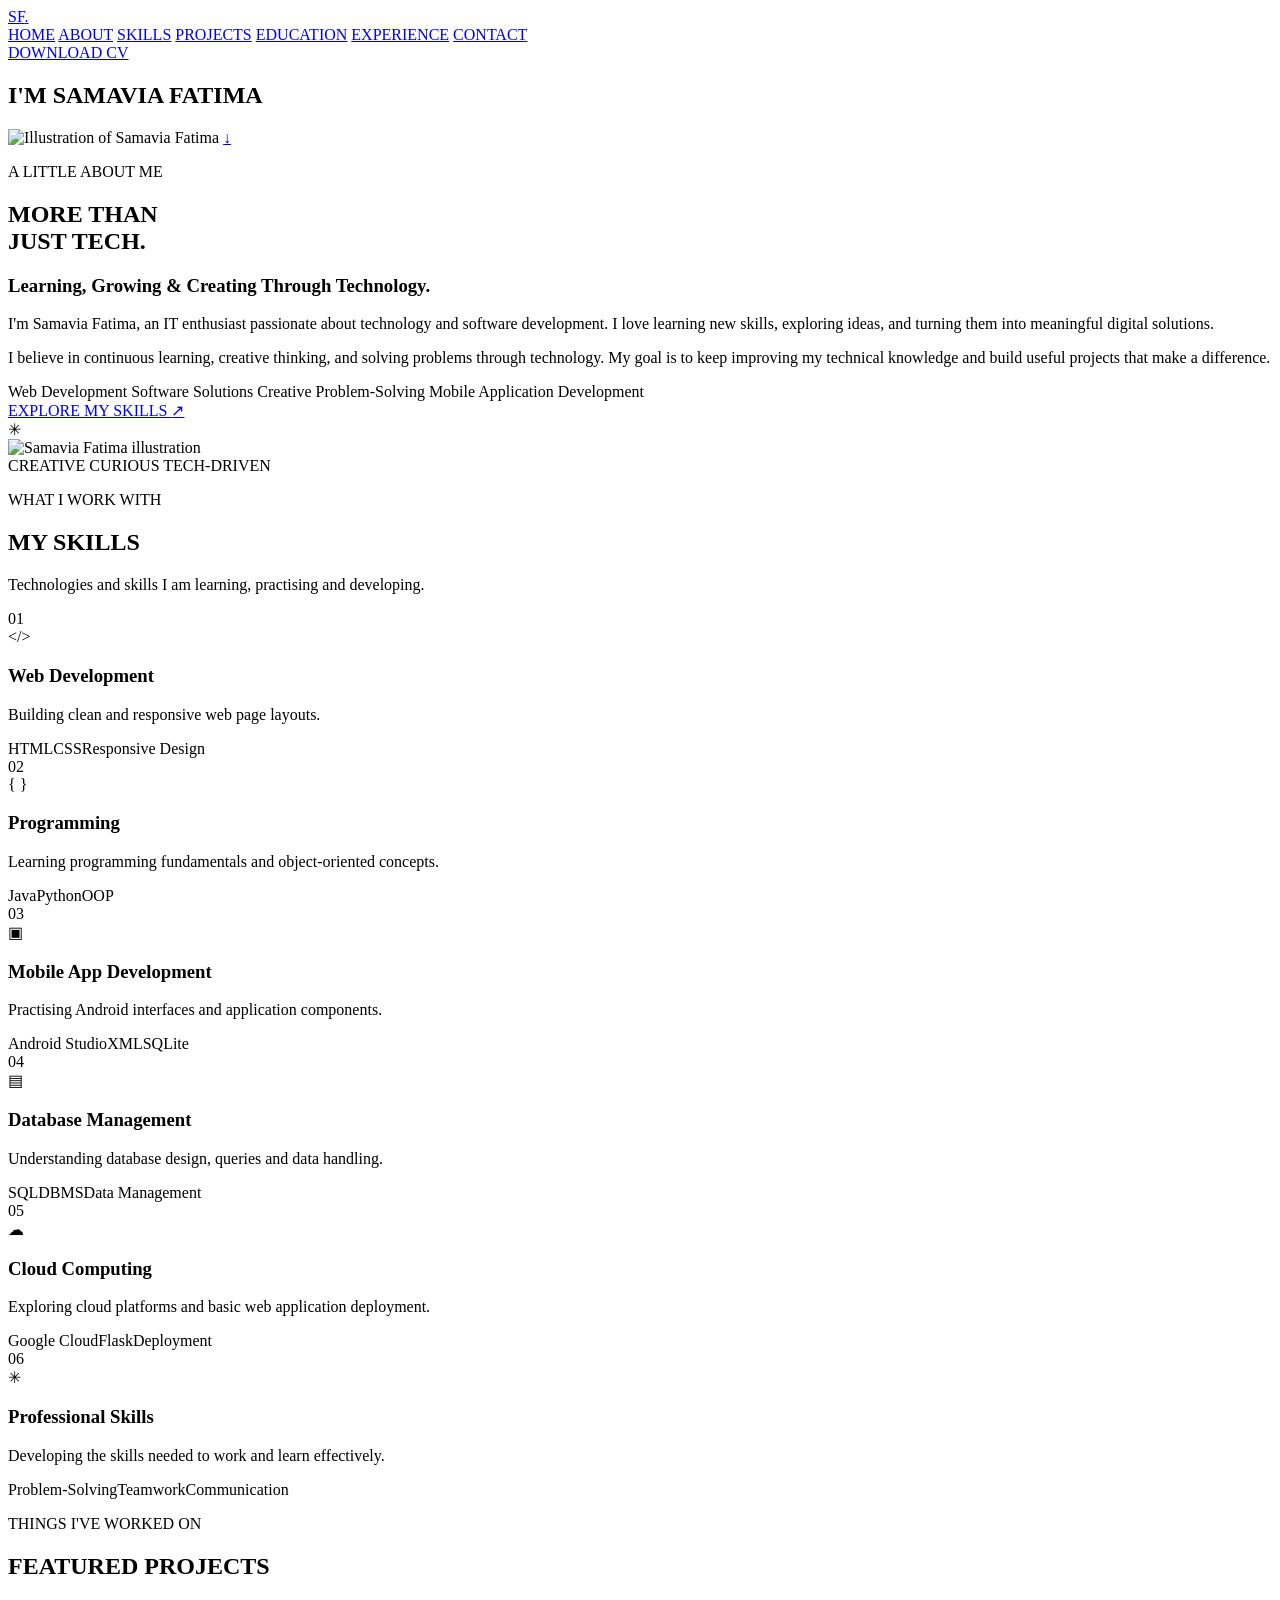
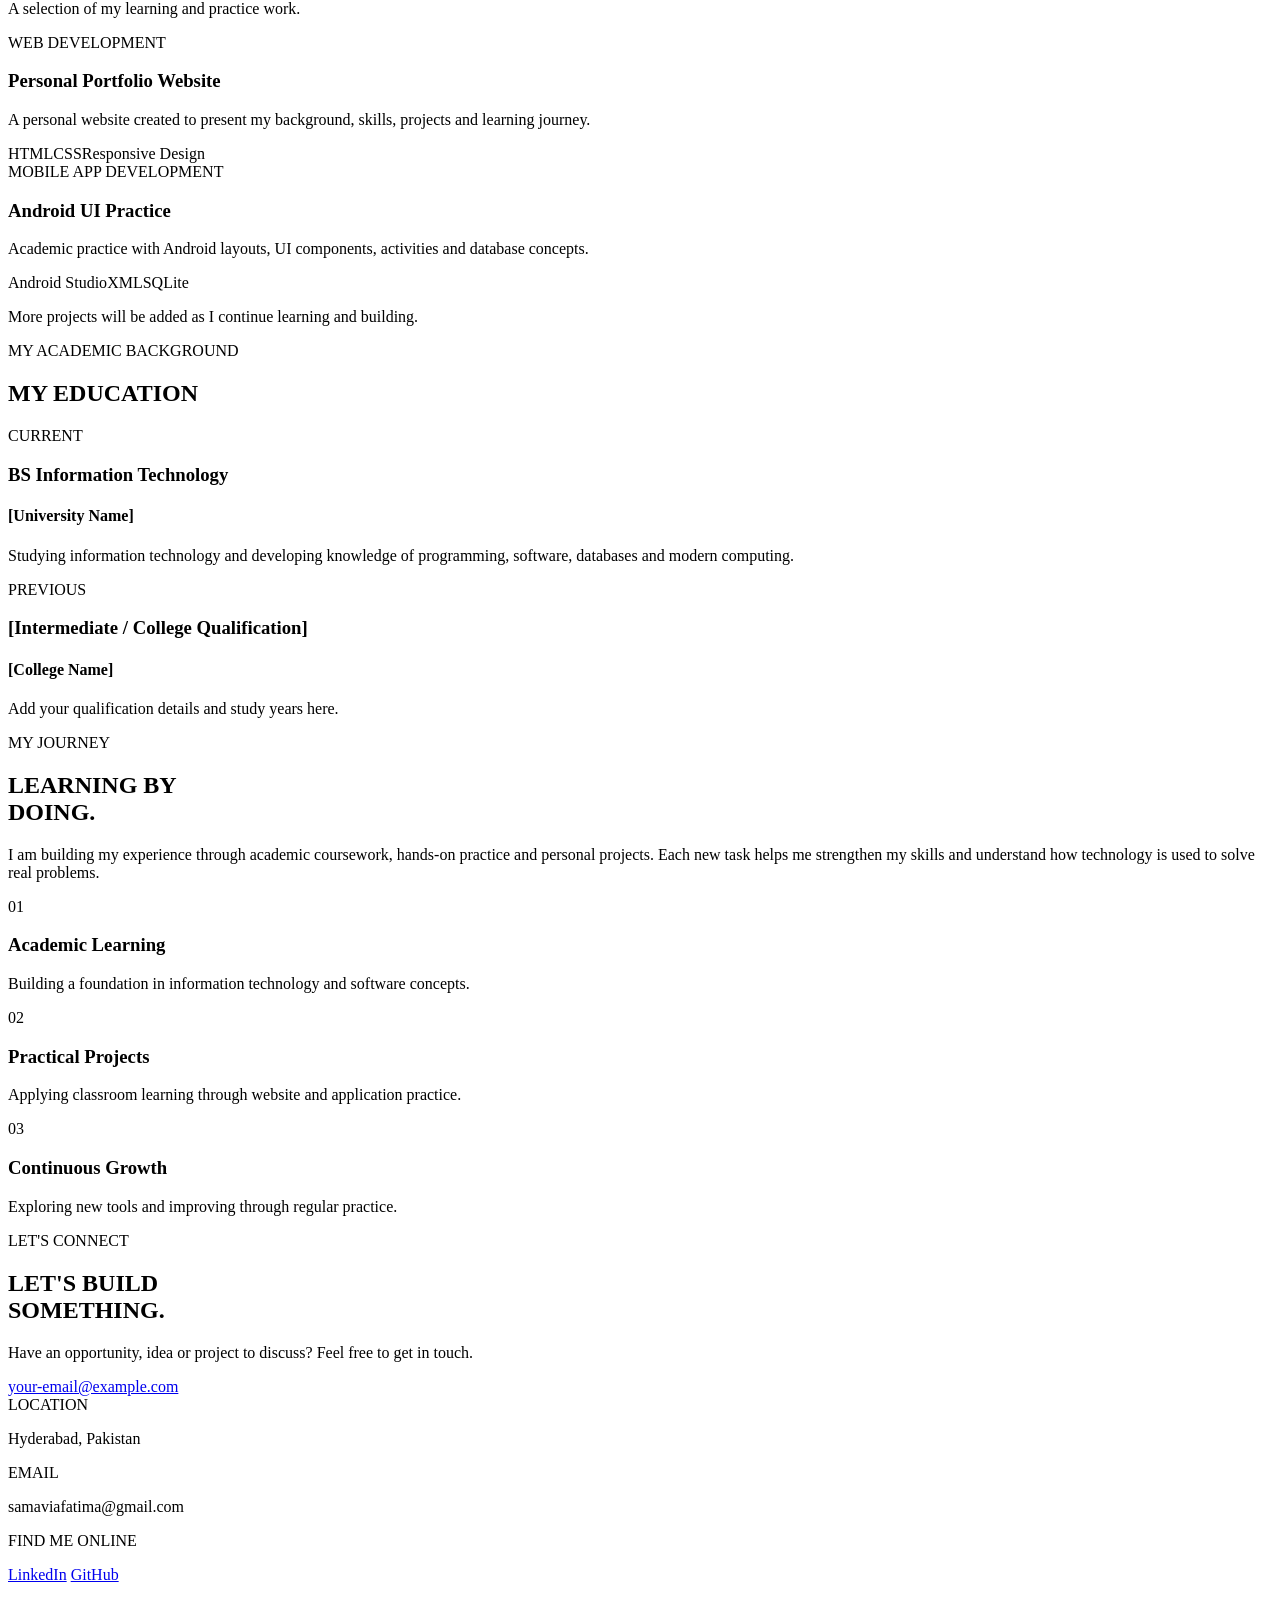
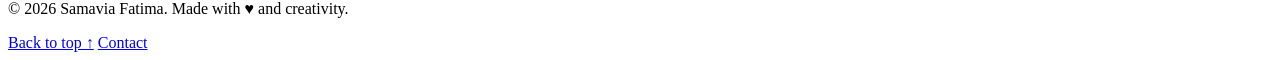
==== index.html @ d47ba0ec "Add portfolio webpage" ====
<!DOCTYPE html>
<html lang="en">
<head>
    <meta charset="UTF-8">
    <meta name="viewport" content="width=device-width, initial-scale=1.0">
    <meta name="description" content="Samavia Fatima's personal portfolio showcasing skills, projects, education and experience in information technology.">
    <title>Samavia Fatima | Portfolio</title>
    <link rel="preconnect" href="https://fonts.googleapis.com">
    <link rel="preconnect" href="https://fonts.gstatic.com" crossorigin>
    <link href="https://fonts.googleapis.com/css2?family=DM+Sans:wght@400;500;600;700;800;900&display=swap" rel="stylesheet">
    <link rel="stylesheet" href="style.css">
</head>
<body>

    <!-- HEADER -->
    <header class="site-header">
        <a href="#home" class="logo">SF<span>.</span></a>

        <nav aria-label="Main navigation">
            <a href="#home">HOME</a>
            <a href="#about">ABOUT</a>
            <a href="#skills">SKILLS</a>
            <a href="#projects">PROJECTS</a>
            <a href="#education">EDUCATION</a>
            <a href="#experience">EXPERIENCE</a>
            <a href="#contact">CONTACT</a>
        </nav>

        <a href="CV/index.html" class="cv-button" target="_blank">
    DOWNLOAD CV
</a>
    </header>

    <main>
        <!-- HERO: ORIGINAL FRONT-PAGE DESIGN -->
        <section class="hero" id="home">
            <div class="orange-shape"></div>

            <h1 class="hero-heading">
                <span class="line">I'M <span class="orange-text">SAMAVIA</span></span>
                <span class="line outline">FATIMA</span>
            </h1>

            <img src="images/samavia.png" alt="Illustration of Samavia Fatima" class="hero-image">

            <a href="#about" class="scroll-indicator" aria-label="Scroll to About">↓</a>
        </section>

        <!-- ABOUT -->
        <section class="about section" id="about">
            <div class="about-container">
                <div class="about-content">
                    <p class="about-label">A LITTLE ABOUT ME</p>
                    <h2 class="section-heading">MORE THAN<br>JUST <span>TECH.</span></h2>
                    <h3 class="about-subheading">Learning, Growing &amp; Creating Through Technology.</h3>

                    <p class="about-description">
                        I'm Samavia Fatima, an IT enthusiast passionate about technology and software development.
                        I love learning new skills, exploring ideas, and turning them into meaningful digital solutions.
                    </p>

                    <p class="about-description">
                        I believe in continuous learning, creative thinking, and solving problems through technology.
                        My goal is to keep improving my technical knowledge and build useful projects that make a difference.
                    </p>

                    <div class="about-highlights">
                        <span>Web Development</span>
                        <span>Software Solutions</span>
                        <span>Creative Problem-Solving</span>
                        <span>Mobile Application Development</span>
                    </div>

                    <a href="#skills" class="primary-button">EXPLORE MY SKILLS <span>↗</span></a>
                </div>

                <div class="about-visual">
                    <div class="about-orange-circle"></div>
                    <span class="about-star">✳</span>
                    <div class="about-image-frame">
                        <img src="images/samavia-transparent.png" alt="Samavia Fatima illustration">
                    </div>
                    <div class="about-side-note">
                        <span>CREATIVE</span>
                        <span class="orange-text">CURIOUS</span>
                        <span>TECH-DRIVEN</span>
                    </div>
                </div>
            </div>
        </section>

        <!-- SKILLS -->
        <section class="skills section" id="skills">
            <div class="section-top">
                <p class="section-label"><span></span> WHAT I WORK WITH <span></span></p>
                <h2 class="section-heading">MY <span>SKILLS</span></h2>
                <p class="section-description">Technologies and skills I am learning, practising and developing.</p>
            </div>

            <div class="skills-grid">
                <article class="skill-card">
                    <span class="skill-number">01</span>
                    <div class="skill-icon">&lt;/&gt;</div>
                    <h3>Web Development</h3>
                    <p>Building clean and responsive web page layouts.</p>
                    <div class="skill-tags"><span>HTML</span><span>CSS</span><span>Responsive Design</span></div>
                </article>

                <article class="skill-card">
                    <span class="skill-number">02</span>
                    <div class="skill-icon">{ }</div>
                    <h3>Programming</h3>
                    <p>Learning programming fundamentals and object-oriented concepts.</p>
                    <div class="skill-tags"><span>Java</span><span>Python</span><span>OOP</span></div>
                </article>

                <article class="skill-card">
                    <span class="skill-number">03</span>
                    <div class="skill-icon">▣</div>
                    <h3>Mobile App Development</h3>
                    <p>Practising Android interfaces and application components.</p>
                    <div class="skill-tags"><span>Android Studio</span><span>XML</span><span>SQLite</span></div>
                </article>

                <article class="skill-card">
                    <span class="skill-number">04</span>
                    <div class="skill-icon">▤</div>
                    <h3>Database Management</h3>
                    <p>Understanding database design, queries and data handling.</p>
                    <div class="skill-tags"><span>SQL</span><span>DBMS</span><span>Data Management</span></div>
                </article>

                <article class="skill-card">
                    <span class="skill-number">05</span>
                    <div class="skill-icon">☁</div>
                    <h3>Cloud Computing</h3>
                    <p>Exploring cloud platforms and basic web application deployment.</p>
                    <div class="skill-tags"><span>Google Cloud</span><span>Flask</span><span>Deployment</span></div>
                </article>

                <article class="skill-card">
                    <span class="skill-number">06</span>
                    <div class="skill-icon">✳</div>
                    <h3>Professional Skills</h3>
                    <p>Developing the skills needed to work and learn effectively.</p>
                    <div class="skill-tags"><span>Problem-Solving</span><span>Teamwork</span><span>Communication</span></div>
                </article>
            </div>
        </section>

        <!-- PROJECTS -->
        <section class="projects section" id="projects">
            <div class="section-top">
                <p class="section-label"><span></span> THINGS I'VE WORKED ON <span></span></p>
                <h2 class="section-heading">FEATURED <span>PROJECTS</span></h2>
                <p class="section-description">A selection of my learning and practice work.</p>
            </div>

            <div class="projects-grid">
                <article class="project-card">
                    <div class="project-preview portfolio-preview">
                        <div class="mock-browser"><span></span><span></span><span></span></div>
                        <div class="mock-content">
                            <div class="mock-heading"></div>
                            <div class="mock-line"></div>
                            <div class="mock-line short"></div>
                            <div class="mock-button"></div>
                        </div>
                    </div>
                    <div class="project-info">
                        <span class="project-category">WEB DEVELOPMENT</span>
                        <h3>Personal Portfolio Website</h3>
                        <p>A personal website created to present my background, skills, projects and learning journey.</p>
                        <div class="project-tags"><span>HTML</span><span>CSS</span><span>Responsive Design</span></div>
                    </div>
                </article>

                <article class="project-card">
                    <div class="project-preview app-preview">
                        <div class="app-screen">
                            <div class="app-top"></div>
                            <div class="app-circle"></div>
                            <div class="app-line"></div>
                            <div class="app-line small"></div>
                            <div class="app-block"></div>
                        </div>
                    </div>
                    <div class="project-info">
                        <span class="project-category">MOBILE APP DEVELOPMENT</span>
                        <h3>Android UI Practice</h3>
                        <p>Academic practice with Android layouts, UI components, activities and database concepts.</p>
                        <div class="project-tags"><span>Android Studio</span><span>XML</span><span>SQLite</span></div>
                    </div>
                </article>
            </div>

            <p class="project-note">More projects will be added as I continue learning and building.</p>
        </section>

        <!-- EDUCATION -->
        <section class="education section" id="education">
            <div class="section-top">
                <p class="section-label"><span></span> MY ACADEMIC BACKGROUND <span></span></p>
                <h2 class="section-heading">MY <span>EDUCATION</span></h2>
            </div>

            <div class="timeline">
                <article class="timeline-item">
                    <span class="timeline-dot"></span>
                    <div class="timeline-card">
                        <span class="timeline-date">CURRENT</span>
                        <h3>BS Information Technology</h3>
                        <h4>[University Name]</h4>
                        <p>Studying information technology and developing knowledge of programming, software, databases and modern computing.</p>
                    </div>
                </article>

                <article class="timeline-item">
                    <span class="timeline-dot"></span>
                    <div class="timeline-card">
                        <span class="timeline-date">PREVIOUS</span>
                        <h3>[Intermediate / College Qualification]</h3>
                        <h4>[College Name]</h4>
                        <p>Add your qualification details and study years here.</p>
                    </div>
                </article>
            </div>
        </section>

        <!-- EXPERIENCE -->
        <section class="experience section" id="experience">
            <div class="experience-content">
                <div>
                    <p class="section-label"><span></span> MY JOURNEY <span></span></p>
                    <h2 class="section-heading">LEARNING BY<br><span>DOING.</span></h2>
                    <p class="experience-description">
                        I am building my experience through academic coursework, hands-on practice and personal projects.
                        Each new task helps me strengthen my skills and understand how technology is used to solve real problems.
                    </p>
                </div>

                <div class="experience-points">
                    <article class="experience-point">
                        <span>01</span>
                        <div><h3>Academic Learning</h3><p>Building a foundation in information technology and software concepts.</p></div>
                    </article>
                    <article class="experience-point">
                        <span>02</span>
                        <div><h3>Practical Projects</h3><p>Applying classroom learning through website and application practice.</p></div>
                    </article>
                    <article class="experience-point">
                        <span>03</span>
                        <div><h3>Continuous Growth</h3><p>Exploring new tools and improving through regular practice.</p></div>
                    </article>
                </div>
            </div>
        </section>

        <!-- CONTACT -->
        <section class="contact section" id="contact">
            <div class="contact-container">
                <div class="contact-content">
                    <p class="section-label"><span></span> LET'S CONNECT <span></span></p>
                    <h2 class="section-heading">LET'S BUILD<br><span>SOMETHING.</span></h2>
                    <p>Have an opportunity, idea or project to discuss? Feel free to get in touch.</p>
                    <a class="contact-email" href="mailto:your-email@example.com">your-email@example.com</a>
                </div>

                <div class="contact-details">
                    <div><span>LOCATION</span><p>Hyderabad, Pakistan</p></div>
                    <div><span>EMAIL</span><p>samaviafatima@gmail.com</p></div>
                    <div><span>FIND ME ONLINE</span>
                        <p>
                            <a href="https://www.linkedin.com/" target="_blank" rel="noopener">LinkedIn</a>
                            <a href="https://github.com/" target="_blank" rel="noopener">GitHub</a>
                        </p>
                    </div>
                </div>
            </div>
        </section>
    </main>

    <!-- FOOTER -->
    <footer>
        <p>© 2026 Samavia Fatima. Made with <span>♥</span> and creativity.</p>
        <div class="footer-links">
            <a href="#home">Back to top ↑</a>
            <a href="#contact">Contact</a>
        </div>
    </footer>

</body>
</html>
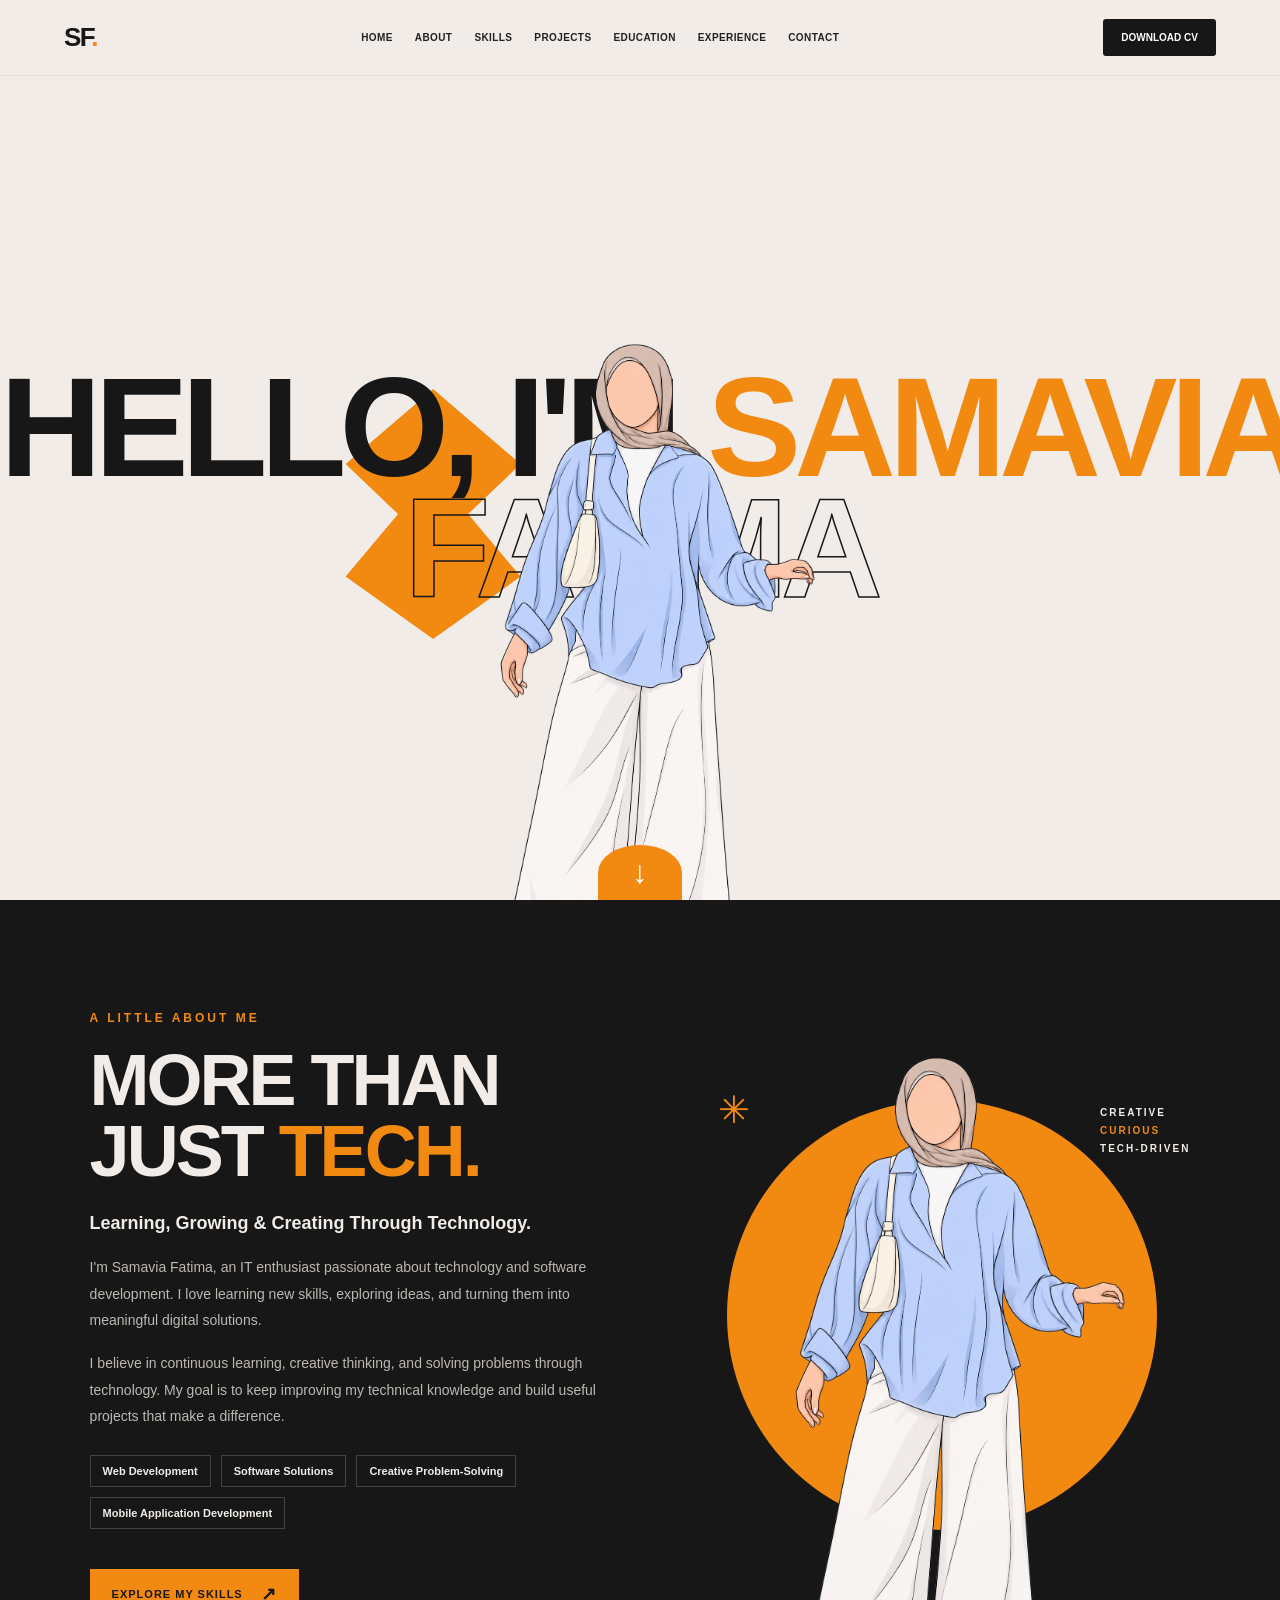
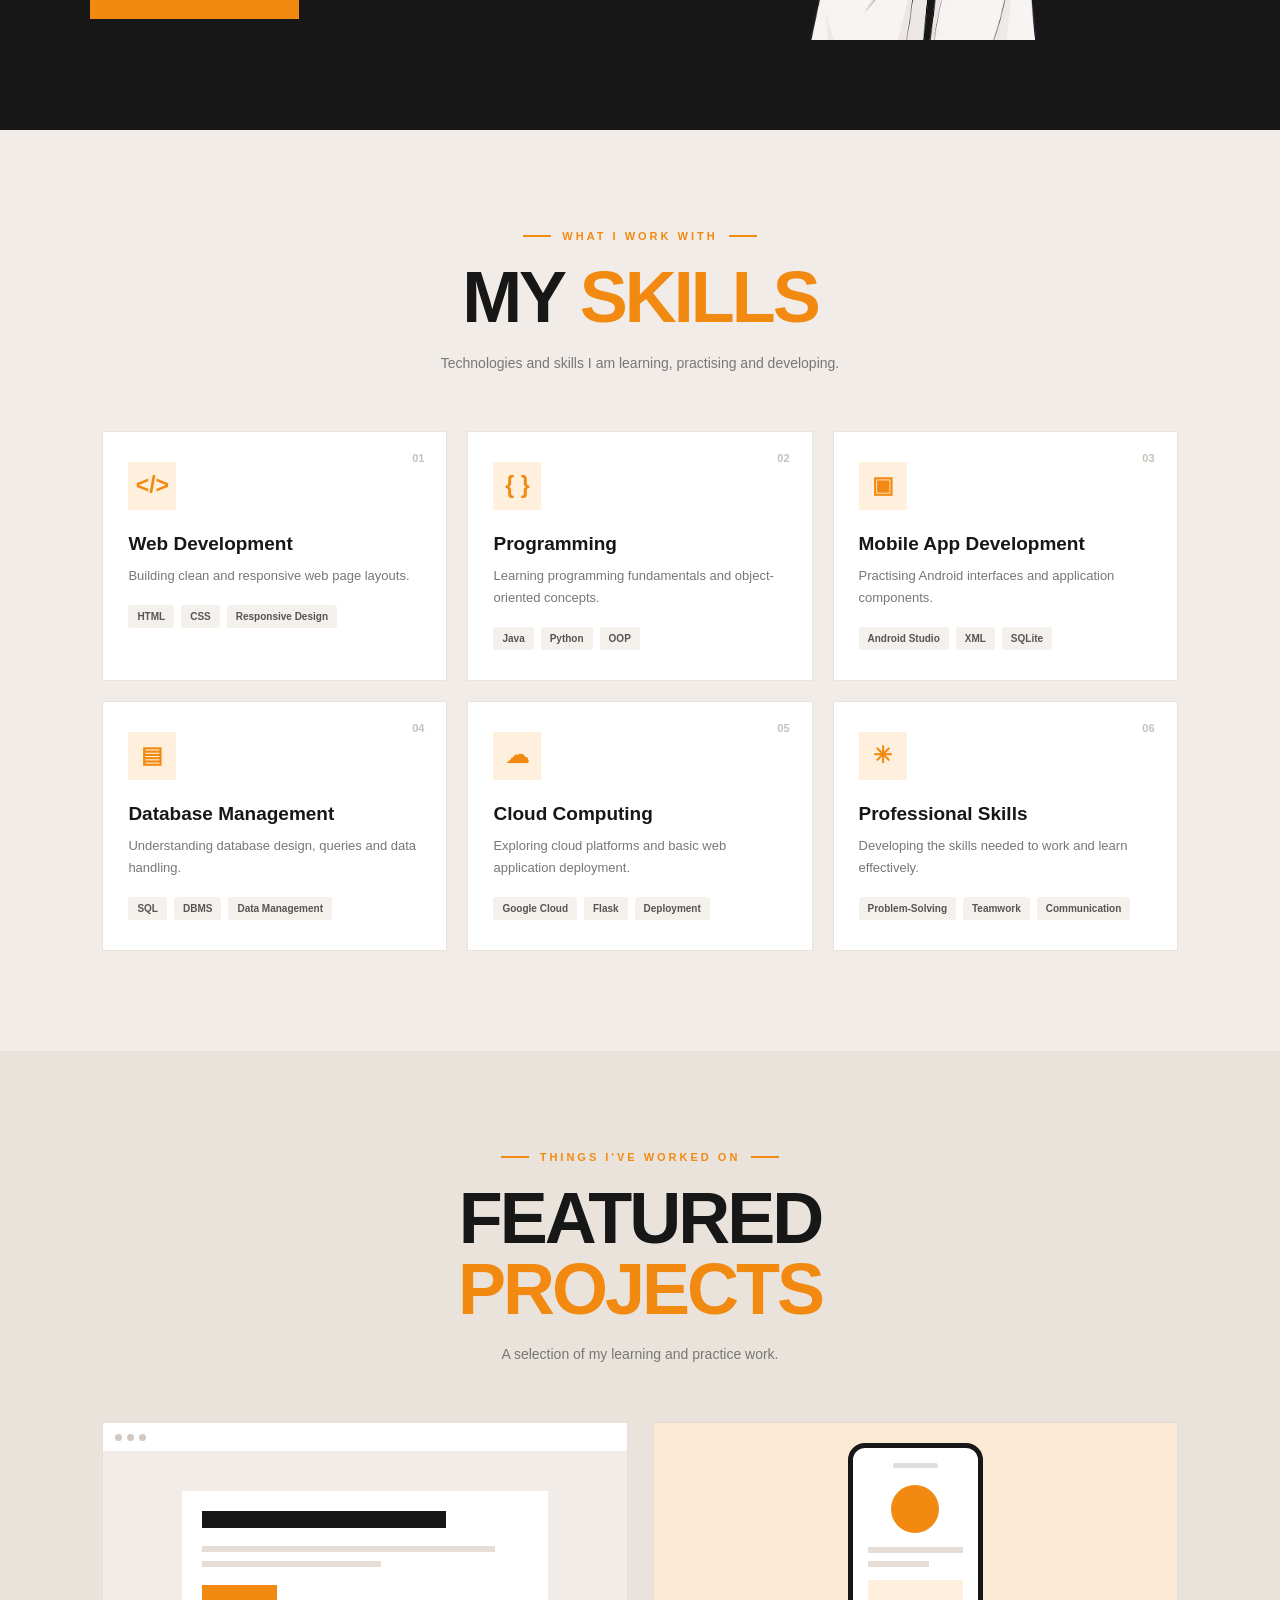
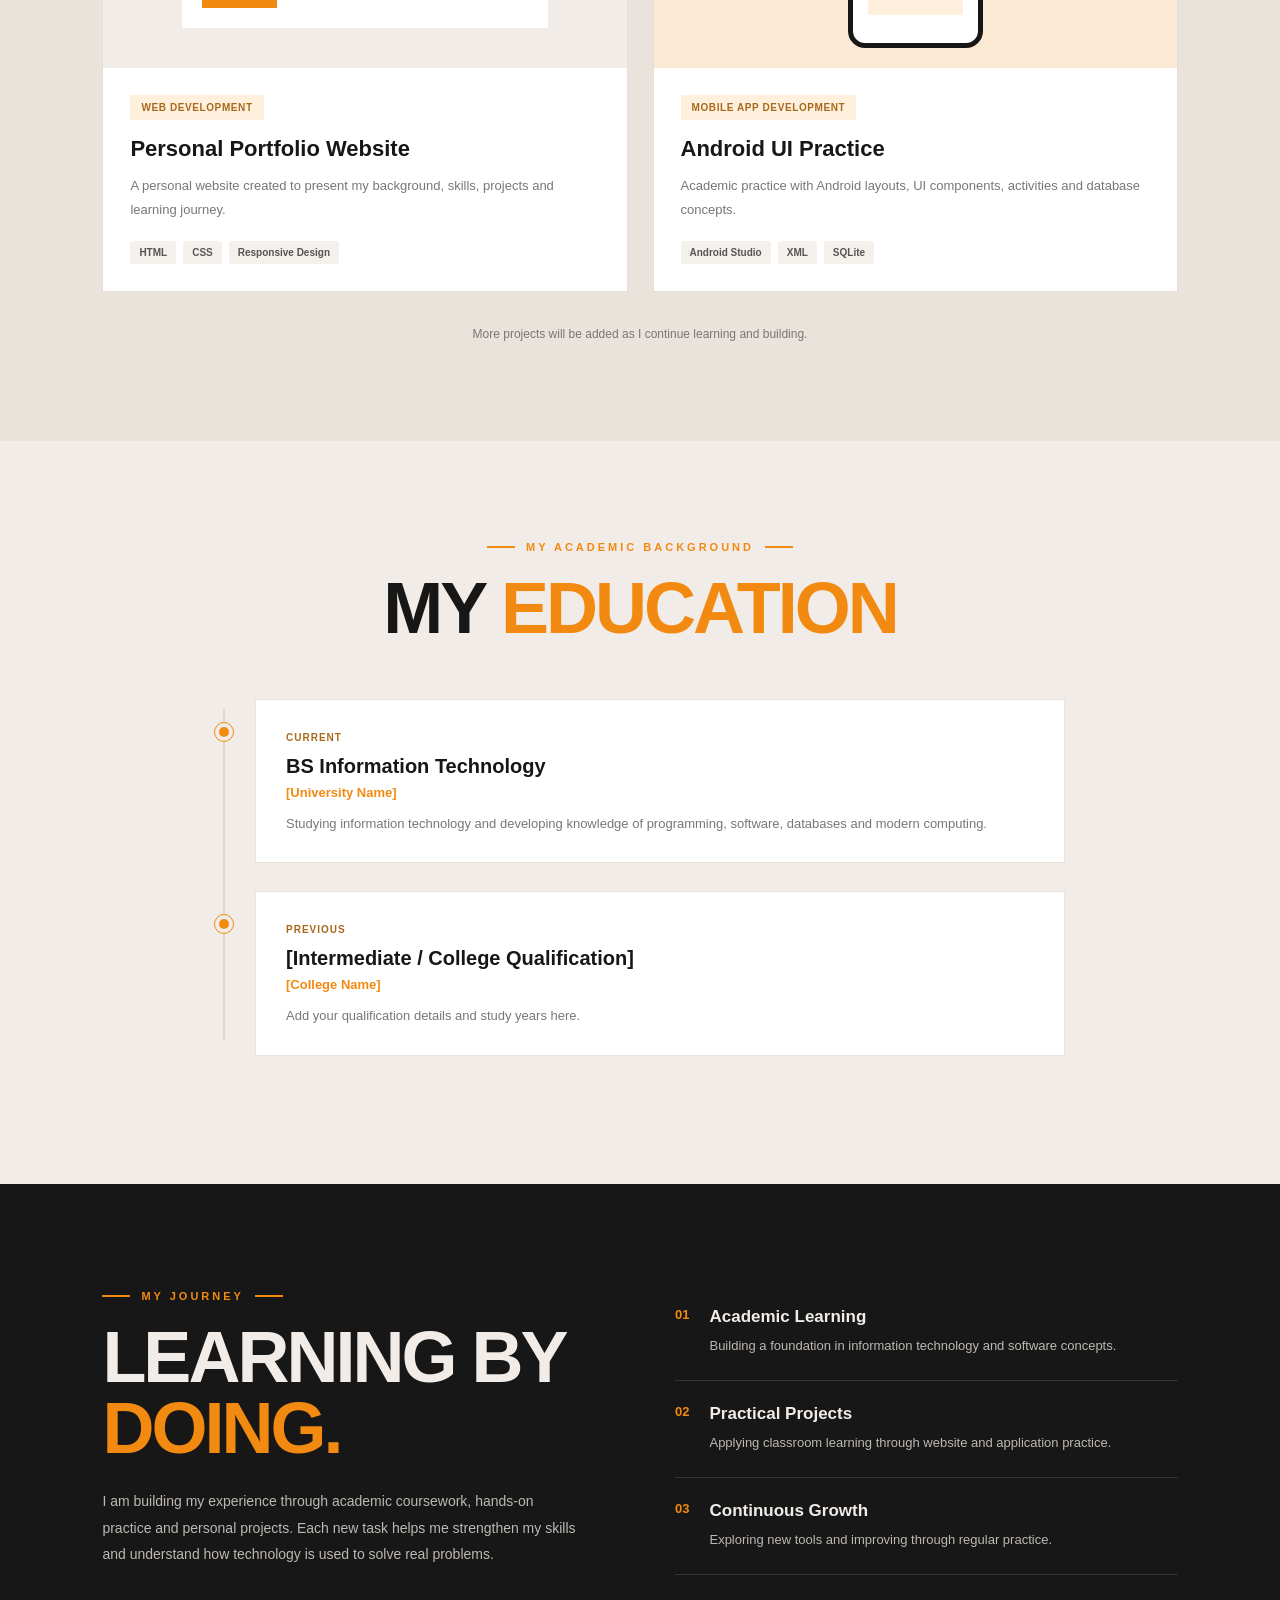
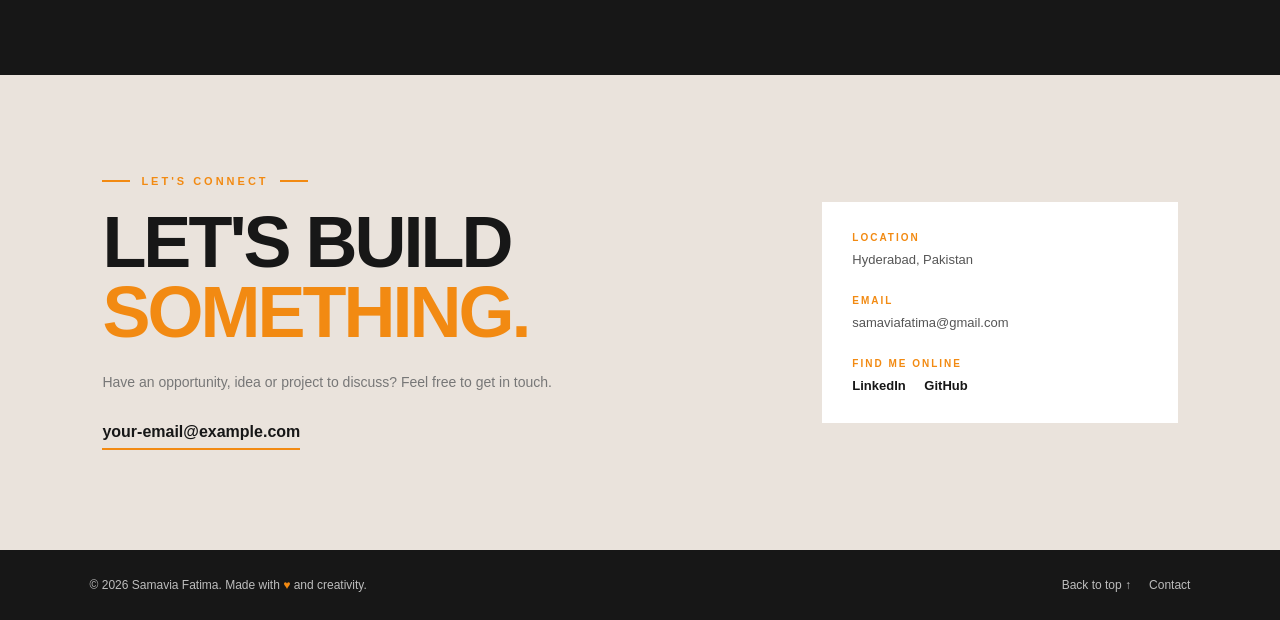
==== commit 7c959253: "Update portfolio hero heading" ====
--- a/index.html
+++ b/index.html
@@ -37,7 +37,7 @@
             <div class="orange-shape"></div>
 
             <h1 class="hero-heading">
-                <span class="line">I'M <span class="orange-text">SAMAVIA</span></span>
+                <span class="line">HELLO, I'M <span class="orange-text">SAMAVIA</span></span>
                 <span class="line outline">FATIMA</span>
             </h1>
 
@@ -290,4 +290,4 @@
     </footer>
 
 </body>
-</html>+</html>
--- a/style.css
+++ b/style.css
@@ -0,0 +1,1158 @@
+/* =========================================
+   SAMAVIA FATIMA - PERSONAL PORTFOLIO
+   Original Hero Design + Complete Portfolio
+========================================= */
+
+:root {
+    --cream: #F1ECE7;
+    --black: #171717;
+    --orange: #F28A12;
+    --grey: #BDB8B2;
+    --white: #FFFFFF;
+}
+
+* {
+    margin: 0;
+    padding: 0;
+    box-sizing: border-box;
+}
+
+html {
+    scroll-behavior: smooth;
+    scroll-padding-top: 85px;
+}
+
+body {
+    font-family: 'DM Sans', sans-serif;
+    background: var(--cream);
+    color: var(--black);
+    overflow-x: hidden;
+}
+
+a {
+    -webkit-tap-highlight-color: transparent;
+}
+
+.section {
+    width: 100%;
+    scroll-margin-top: 75px;
+}
+
+/* NAVIGATION */
+
+.site-header {
+    min-height: 76px;
+    padding: 12px 5%;
+    display: flex;
+    justify-content: space-between;
+    align-items: center;
+    gap: 25px;
+    background: var(--cream);
+    border-bottom: 1px solid #E5DDD6;
+    position: relative;
+    z-index: 10;
+}
+
+.logo {
+    font-size: 26px;
+    font-weight: 900;
+    text-decoration: none;
+    color: var(--black);
+    letter-spacing: -1.5px;
+    flex-shrink: 0;
+}
+
+.logo span {
+    color: var(--orange);
+}
+
+.site-header nav {
+    display: flex;
+    align-items: center;
+    justify-content: center;
+    gap: 22px;
+    flex-wrap: wrap;
+}
+
+.site-header nav a {
+    text-decoration: none;
+    color: #222;
+    font-size: 10px;
+    font-weight: 800;
+    letter-spacing: .4px;
+    transition: color .3s ease;
+}
+
+.site-header nav a:hover {
+    color: var(--orange);
+}
+
+.cv-button {
+    background: var(--black);
+    color: var(--white);
+    padding: 13px 18px;
+    text-decoration: none;
+    font-size: 10px;
+    font-weight: 800;
+    border-radius: 3px;
+    white-space: nowrap;
+    transition: .3s ease;
+}
+
+.cv-button:hover {
+    background: var(--orange);
+    color: var(--black);
+}
+
+/* HERO - ORIGINAL FRONT PAGE */
+
+.hero {
+    min-height: 660px;
+    height: calc(100svh - 76px);
+    position: relative;
+    display: flex;
+    justify-content: center;
+    align-items: center;
+    background: var(--cream);
+    isolation: isolate;
+    overflow: hidden;
+}
+
+.hero-heading {
+    position: relative;
+    z-index: 2;
+    width: 100%;
+    text-align: center;
+    font-size: clamp(65px, 11vw, 145px);
+    font-weight: 900;
+    line-height: .86;
+    letter-spacing: -7px;
+}
+
+.hero-heading .line {
+    display: block;
+    white-space: nowrap;
+}
+
+.hero-heading .line:first-child {
+    color: var(--black);
+}
+
+.hero-heading .orange-text {
+    color: var(--orange);
+}
+
+.hero-heading .outline {
+    color: transparent;
+    -webkit-text-stroke: 1.5px var(--black);
+}
+
+.orange-shape {
+    position: absolute;
+    z-index: 0;
+    width: 175px;
+    height: 250px;
+    background: var(--orange);
+    left: 27%;
+    top: 38%;
+    clip-path: polygon(
+        50% 0, 100% 30%, 70% 50%, 100% 75%,
+        50% 100%, 0 75%, 30% 50%, 0 30%
+    );
+}
+
+.hero-image {
+    position: absolute;
+    z-index: 3;
+    bottom: 0;
+    left: 50%;
+    transform: translateX(-50%);
+    height: min(75svh, 620px);
+    max-width: 48%;
+    object-fit: contain;
+    object-position: bottom;
+    display: block;
+}
+
+.scroll-indicator {
+    position: absolute;
+    z-index: 4;
+    bottom: 0;
+    left: 50%;
+    transform: translateX(-50%);
+    width: 84px;
+    height: 55px;
+    display: flex;
+    align-items: center;
+    justify-content: center;
+    background: var(--orange);
+    color: white;
+    border-radius: 50% 50% 0 0;
+    font-size: 32px;
+    text-decoration: none;
+    transition: .3s ease;
+}
+
+.scroll-indicator:hover {
+    height: 68px;
+}
+
+.hero-side-text {
+    position: absolute;
+    left: 25px;
+    bottom: 35px;
+    writing-mode: vertical-rl;
+    transform: rotate(180deg);
+    font-size: 9px;
+    font-weight: 800;
+    letter-spacing: 2px;
+    color: #777;
+}
+
+/* COMMON HEADINGS */
+
+.section-top {
+    text-align: center;
+    margin: 0 auto 55px;
+    max-width: 700px;
+}
+
+.section-label {
+    display: flex;
+    align-items: center;
+    gap: 11px;
+    color: var(--orange);
+    font-size: 11px;
+    font-weight: 900;
+    letter-spacing: 3px;
+    margin-bottom: 20px;
+}
+
+.section-top .section-label {
+    justify-content: center;
+}
+
+.section-label span {
+    display: inline-block;
+    width: 28px;
+    height: 2px;
+    background: var(--orange);
+}
+
+.section-heading {
+    font-size: clamp(42px, 6vw, 72px);
+    font-weight: 900;
+    letter-spacing: -3px;
+    line-height: .98;
+}
+
+.section-heading span {
+    color: var(--orange);
+}
+
+.section-description {
+    color: #777;
+    font-size: 14px;
+    line-height: 1.8;
+    margin-top: 18px;
+}
+
+/* ABOUT */
+
+.about {
+    position: relative;
+    width: 100%;
+    min-height: 680px;
+    padding: 90px 7%;
+    background: var(--black);
+    color: var(--cream);
+    overflow: hidden;
+    display: flex;
+    align-items: center;
+}
+
+.about-container {
+    width: 100%;
+    max-width: 1250px;
+    margin: auto;
+    display: grid;
+    grid-template-columns: 1.05fr .95fr;
+    align-items: center;
+    gap: 55px;
+}
+
+.about-content {
+    position: relative;
+    z-index: 2;
+    max-width: 620px;
+}
+
+.about-label {
+    color: var(--orange);
+    font-size: 12px;
+    font-weight: 900;
+    letter-spacing: 3px;
+    margin-bottom: 20px;
+}
+
+.about .section-heading {
+    margin-bottom: 24px;
+}
+
+.about-subheading {
+    font-size: 18px;
+    font-weight: 700;
+    line-height: 1.5;
+    margin-bottom: 17px;
+}
+
+.about-description {
+    max-width: 550px;
+    color: var(--grey);
+    font-size: 14px;
+    line-height: 1.9;
+    margin-bottom: 16px;
+}
+
+.about-highlights {
+    display: flex;
+    flex-wrap: wrap;
+    gap: 10px;
+    margin: 25px 0;
+}
+
+.about-highlights span {
+    border: 1px solid #45413D;
+    color: var(--cream);
+    padding: 9px 12px;
+    font-size: 11px;
+    font-weight: 700;
+}
+
+.primary-button {
+    display: inline-flex;
+    align-items: center;
+    gap: 18px;
+    margin-top: 15px;
+    padding: 14px 22px;
+    background: var(--orange);
+    color: var(--black);
+    text-decoration: none;
+    font-size: 11px;
+    font-weight: 900;
+    letter-spacing: 1px;
+    transition: .3s ease;
+}
+
+.primary-button span {
+    font-size: 18px;
+}
+
+.primary-button:hover {
+    background: var(--cream);
+    transform: translateY(-3px);
+}
+
+.about-visual {
+    position: relative;
+    min-width: 0;
+    min-height: 510px;
+    display: flex;
+    align-items: flex-end;
+    justify-content: center;
+}
+
+.about-orange-circle {
+    position: absolute;
+    width: min(88%, 430px);
+    aspect-ratio: 1;
+    border-radius: 50%;
+    background: var(--orange);
+    top: 50%;
+    left: 50%;
+    transform: translate(-50%, -50%);
+}
+
+.about-image-frame {
+    position: relative;
+    z-index: 1;
+    width: 100%;
+    height: 100%;
+    display: flex;
+    align-items: flex-end;
+    justify-content: center;
+}
+
+.about-image-frame img {
+    display: block;
+    width: 110%;
+    max-width: 560px;
+    max-height: 650px;
+    height: auto;
+    object-fit: contain;
+    object-position: bottom;
+}
+
+.about-side-note {
+    position: absolute;
+    z-index: 3;
+    right: 0;
+    top: 18%;
+    display: flex;
+    flex-direction: column;
+    gap: 7px;
+    font-size: 10px;
+    font-weight: 900;
+    letter-spacing: 2px;
+}
+
+.orange-text {
+    color: var(--orange);
+}
+
+.about-star {
+    position: absolute;
+    z-index: 3;
+    top: 15%;
+    left: 5%;
+    color: var(--orange);
+    font-size: 38px;
+}
+
+/* SKILLS */
+
+.skills {
+    padding: 100px 8%;
+    background: var(--cream);
+}
+
+.skills-grid {
+    width: 100%;
+    max-width: 1200px;
+    margin: auto;
+    display: grid;
+    grid-template-columns: repeat(3, 1fr);
+    gap: 20px;
+}
+
+.skill-card {
+    position: relative;
+    min-height: 245px;
+    padding: 30px 25px;
+    background: #fff;
+    border: 1px solid #EAE3DC;
+    transition: transform .3s ease, box-shadow .3s ease;
+}
+
+.skill-card:hover {
+    transform: translateY(-7px);
+    box-shadow: 0 15px 35px #0000000D;
+}
+
+.skill-number {
+    position: absolute;
+    top: 20px;
+    right: 22px;
+    color: #C8C0B8;
+    font-size: 11px;
+    font-weight: 900;
+}
+
+.skill-icon {
+    width: 48px;
+    height: 48px;
+    display: flex;
+    align-items: center;
+    justify-content: center;
+    background: #FFF0DE;
+    color: var(--orange);
+    font-size: 23px;
+    font-weight: 900;
+    margin-bottom: 23px;
+}
+
+.skill-card h3 {
+    font-size: 19px;
+    font-weight: 800;
+    margin-bottom: 10px;
+}
+
+.skill-card p {
+    color: #777;
+    font-size: 13px;
+    line-height: 1.7;
+    margin-bottom: 18px;
+}
+
+.skill-tags,
+.project-tags {
+    display: flex;
+    flex-wrap: wrap;
+    gap: 7px;
+}
+
+.skill-tags span,
+.project-tags span {
+    background: #F4F0EC;
+    color: #555;
+    padding: 6px 9px;
+    font-size: 10px;
+    font-weight: 700;
+    border-radius: 3px;
+}
+
+/* PROJECTS */
+
+.projects {
+    padding: 100px 8%;
+    background: #EAE3DC;
+}
+
+.projects-grid {
+    max-width: 1100px;
+    margin: auto;
+    display: grid;
+    grid-template-columns: repeat(2, 1fr);
+    gap: 25px;
+}
+
+.project-card {
+    background: #fff;
+    overflow: hidden;
+    border: 1px solid #E5DDD6;
+    transition: transform .3s ease, box-shadow .3s ease;
+}
+
+.project-card:hover {
+    transform: translateY(-6px);
+    box-shadow: 0 15px 35px #00000012;
+}
+
+.project-preview {
+    height: 245px;
+    display: flex;
+    align-items: center;
+    justify-content: center;
+    overflow: hidden;
+}
+
+.portfolio-preview {
+    background: #F1ECE7;
+    position: relative;
+    padding-top: 28px;
+}
+
+.mock-browser {
+    position: absolute;
+    top: 0;
+    left: 0;
+    width: 100%;
+    height: 28px;
+    background: #fff;
+    display: flex;
+    align-items: center;
+    gap: 5px;
+    padding: 0 12px;
+}
+
+.mock-browser span {
+    width: 7px;
+    height: 7px;
+    border-radius: 50%;
+    background: #D1C9C1;
+}
+
+.mock-content {
+    width: 70%;
+    padding: 20px;
+    background: #fff;
+}
+
+.mock-heading {
+    width: 75%;
+    height: 17px;
+    background: var(--black);
+    margin-bottom: 18px;
+}
+
+.mock-line {
+    width: 90%;
+    height: 6px;
+    background: #E5DDD6;
+    margin-bottom: 9px;
+}
+
+.mock-line.short {
+    width: 55%;
+}
+
+.mock-button {
+    width: 75px;
+    height: 23px;
+    background: var(--orange);
+    margin-top: 18px;
+}
+
+.app-preview {
+    background: #FCE9D3;
+}
+
+.app-screen {
+    width: 135px;
+    height: 205px;
+    padding: 15px;
+    background: #fff;
+    border: 5px solid var(--black);
+    border-radius: 17px;
+}
+
+.app-top {
+    width: 45px;
+    height: 5px;
+    background: #DDD;
+    border-radius: 5px;
+    margin: 0 auto 17px;
+}
+
+.app-circle {
+    width: 48px;
+    height: 48px;
+    background: var(--orange);
+    border-radius: 50%;
+    margin: 0 auto 14px;
+}
+
+.app-line {
+    width: 100%;
+    height: 6px;
+    background: #E5DDD6;
+    margin-bottom: 8px;
+}
+
+.app-line.small {
+    width: 65%;
+}
+
+.app-block {
+    height: 35px;
+    background: #FFF0DE;
+    margin-top: 13px;
+}
+
+.project-info {
+    padding: 27px;
+}
+
+.project-category {
+    display: inline-block;
+    color: #A9691C;
+    background: #FFF0DE;
+    padding: 7px 11px;
+    font-size: 10px;
+    font-weight: 900;
+    letter-spacing: .6px;
+    margin-bottom: 16px;
+}
+
+.project-info h3 {
+    font-size: 22px;
+    margin-bottom: 12px;
+}
+
+.project-info p {
+    color: #777;
+    font-size: 13px;
+    line-height: 1.8;
+    margin-bottom: 20px;
+}
+
+.project-note {
+    text-align: center;
+    color: #777;
+    font-size: 12px;
+    margin-top: 35px;
+}
+
+/* EDUCATION */
+
+.education {
+    padding: 100px 8%;
+    background: var(--cream);
+}
+
+.timeline {
+    max-width: 850px;
+    margin: auto;
+    position: relative;
+}
+
+.timeline::before {
+    content: "";
+    position: absolute;
+    left: 8px;
+    top: 10px;
+    bottom: 15px;
+    width: 2px;
+    background: #E2D5C9;
+}
+
+.timeline-item {
+    position: relative;
+    padding-left: 40px;
+    margin-bottom: 28px;
+}
+
+.timeline-dot {
+    position: absolute;
+    left: 0;
+    top: 24px;
+    width: 18px;
+    height: 18px;
+    border-radius: 50%;
+    background: var(--orange);
+    border: 4px solid var(--cream);
+    outline: 1px solid var(--orange);
+}
+
+.timeline-card {
+    padding: 27px 30px;
+    background: #fff;
+    border: 1px solid #EAE3DC;
+}
+
+.timeline-date {
+    display: inline-block;
+    color: #A9691C;
+    font-size: 10px;
+    font-weight: 900;
+    letter-spacing: 1px;
+    margin-bottom: 12px;
+}
+
+.timeline-card h3 {
+    font-size: 20px;
+    margin-bottom: 7px;
+}
+
+.timeline-card h4 {
+    color: var(--orange);
+    font-size: 13px;
+    margin-bottom: 12px;
+}
+
+.timeline-card p {
+    color: #777;
+    font-size: 13px;
+    line-height: 1.8;
+}
+
+/* EXPERIENCE */
+
+.experience {
+    padding: 100px 8%;
+    background: var(--black);
+    color: var(--cream);
+}
+
+.experience-content {
+    max-width: 1150px;
+    margin: auto;
+    display: grid;
+    grid-template-columns: 1fr 1fr;
+    gap: 70px;
+    align-items: center;
+}
+
+.experience-description {
+    max-width: 480px;
+    color: var(--grey);
+    font-size: 14px;
+    line-height: 1.9;
+    margin-top: 25px;
+}
+
+.experience-points {
+    display: flex;
+    flex-direction: column;
+}
+
+.experience-point {
+    display: flex;
+    gap: 20px;
+    padding: 23px 0;
+    border-bottom: 1px solid #353535;
+}
+
+.experience-point > span {
+    color: var(--orange);
+    font-size: 13px;
+    font-weight: 900;
+}
+
+.experience-point h3 {
+    font-size: 17px;
+    margin-bottom: 8px;
+}
+
+.experience-point p {
+    color: var(--grey);
+    font-size: 13px;
+    line-height: 1.7;
+}
+
+/* CONTACT */
+
+.contact {
+    padding: 100px 8%;
+    background: #EAE3DC;
+}
+
+.contact-container {
+    max-width: 1100px;
+    margin: auto;
+    display: grid;
+    grid-template-columns: 1.3fr .7fr;
+    gap: 60px;
+    align-items: center;
+}
+
+.contact-content > p:not(.section-label) {
+    max-width: 500px;
+    color: #777;
+    font-size: 14px;
+    line-height: 1.8;
+    margin-top: 22px;
+}
+
+.contact-email {
+    display: inline-block;
+    color: var(--black);
+    font-size: 16px;
+    font-weight: 800;
+    text-decoration: none;
+    border-bottom: 2px solid var(--orange);
+    padding-bottom: 7px;
+    margin-top: 28px;
+}
+
+.contact-details {
+    display: flex;
+    flex-direction: column;
+    gap: 28px;
+    padding: 30px;
+    background: #fff;
+}
+
+.contact-details span {
+    display: block;
+    color: var(--orange);
+    font-size: 10px;
+    font-weight: 900;
+    letter-spacing: 2px;
+    margin-bottom: 9px;
+}
+
+.contact-details p {
+    color: #555;
+    font-size: 13px;
+}
+
+.contact-details a {
+    color: var(--black);
+    text-decoration: none;
+    font-weight: 700;
+    margin-right: 15px;
+}
+
+.contact-details a:hover {
+    color: var(--orange);
+}
+
+/* FOOTER */
+
+footer {
+    background: var(--black);
+    color: #BDBDBD;
+    padding: 28px 7%;
+    display: flex;
+    justify-content: space-between;
+    align-items: center;
+    flex-wrap: wrap;
+    gap: 18px;
+    font-size: 12px;
+}
+
+footer span {
+    color: var(--orange);
+}
+
+.footer-links {
+    display: flex;
+    gap: 18px;
+    flex-wrap: wrap;
+}
+
+.footer-links a {
+    color: #BDBDBD;
+    text-decoration: none;
+    transition: color .3s ease;
+}
+
+.footer-links a:hover {
+    color: var(--orange);
+}
+
+/* TABLET */
+
+@media (max-width: 1000px) {
+    .site-header {
+        flex-wrap: wrap;
+        justify-content: center;
+    }
+
+    .site-header nav {
+        gap: 14px;
+    }
+
+    .hero-heading {
+        font-size: clamp(58px, 10vw, 105px);
+        letter-spacing: -4px;
+    }
+
+    .hero-image {
+        height: 78%;
+        max-width: 52%;
+    }
+
+    .orange-shape {
+        left: 17%;
+        width: 140px;
+        height: 210px;
+    }
+
+    .about-container {
+        gap: 25px;
+    }
+
+    .skills-grid {
+        grid-template-columns: repeat(2, 1fr);
+    }
+}
+
+/* MOBILE */
+
+@media (max-width: 650px) {
+    .site-header {
+        min-height: auto;
+        padding: 12px 4% 14px;
+        gap: 12px;
+    }
+
+    .logo {
+        width: 100%;
+        text-align: center;
+    }
+
+    .site-header nav {
+        gap: 10px 13px;
+    }
+
+    .site-header nav a {
+        font-size: 9px;
+    }
+
+    .cv-button {
+    display: inline-block;
+    margin: 0 auto;
+    padding: 11px 18px;
+    font-size: 10px;
+    }
+    .hero {
+        height: calc(100svh - 105px);
+        min-height: 550px;
+        max-height: 760px;
+    }
+
+    .hero-heading {
+        font-size: clamp(38px, 11vw, 65px);
+        letter-spacing: -3px;
+        line-height: 1;
+    }
+
+    .hero-image {
+        height: 58%;
+        max-height: 390px;
+        max-width: 85%;
+    }
+
+    .orange-shape {
+        width: 100px;
+        height: 155px;
+        left: 5%;
+        top: 42%;
+    }
+
+    .scroll-indicator {
+        width: 68px;
+        height: 48px;
+        font-size: 28px;
+    }
+
+    .section-top {
+        margin-bottom: 38px;
+    }
+
+    .section-heading {
+        font-size: clamp(39px, 10vw, 58px);
+        letter-spacing: -2px;
+    }
+
+    .section-description {
+        font-size: 13px;
+    }
+
+    .about {
+        min-height: auto;
+        padding: 75px 7% 55px;
+    }
+
+    .about-container {
+        grid-template-columns: 1fr;
+        gap: 30px;
+    }
+
+    .about .section-heading {
+        font-size: clamp(42px, 10vw, 60px);
+    }
+
+    .about-subheading {
+        font-size: 16px;
+    }
+
+    .about-description {
+        font-size: 13px;
+    }
+
+    .about-visual {
+        min-height: 0;
+        height: auto;
+        aspect-ratio: 1 / 1.05;
+        max-width: 430px;
+        width: 100%;
+        margin: auto;
+    }
+
+    .about-image-frame img {
+        width: 110%;
+        max-height: 100%;
+    }
+
+    .about-side-note {
+        font-size: 8px;
+        top: 12%;
+    }
+
+    .about-star {
+        top: 10%;
+        font-size: 30px;
+    }
+
+    .skills,
+    .projects,
+    .education,
+    .experience,
+    .contact {
+        padding: 75px 6%;
+    }
+
+    .skills-grid {
+        grid-template-columns: 1fr;
+        gap: 15px;
+    }
+
+    .skill-card {
+        min-height: auto;
+        padding: 25px;
+    }
+
+    .projects-grid {
+        grid-template-columns: 1fr;
+        gap: 20px;
+    }
+
+    .project-preview {
+        height: 220px;
+    }
+
+    .project-info {
+        padding: 23px;
+    }
+
+    .experience-content {
+        grid-template-columns: 1fr;
+        gap: 35px;
+    }
+
+    .contact-container {
+        grid-template-columns: 1fr;
+        gap: 35px;
+    }
+
+    .contact-details {
+        padding: 24px;
+    }
+
+    footer {
+        flex-direction: column;
+        text-align: center;
+        padding: 30px 5%;
+    }
+
+    .footer-links {
+        justify-content: center;
+    }
+}
+
+/* VERY SMALL PHONES */
+
+@media (max-width: 380px) {
+    .hero {
+        min-height: 520px;
+    }
+    .hero-heading {
+        font-size: 10.5vw;
+        letter-spacing: -2px;
+    }
+
+    .site-header nav {
+        gap: 9px 11px;
+    }
+
+    .site-header nav a {
+        font-size: 8px;
+    }
+
+    .about .section-heading {
+        font-size: 40px;
+    }
+
+    .timeline-card {
+        padding: 22px 18px;
+    }
+}
+
+/* SHORT LAPTOP SCREENS */
+
+@media (min-width: 651px) and (max-height: 700px) {
+    .hero {
+        min-height: 500px;
+    }
+
+    .hero-image {
+        height: 82%;
+    }
+
+    .hero-heading {
+        font-size: clamp(62px, 9vw, 115px);
+    }
+}
